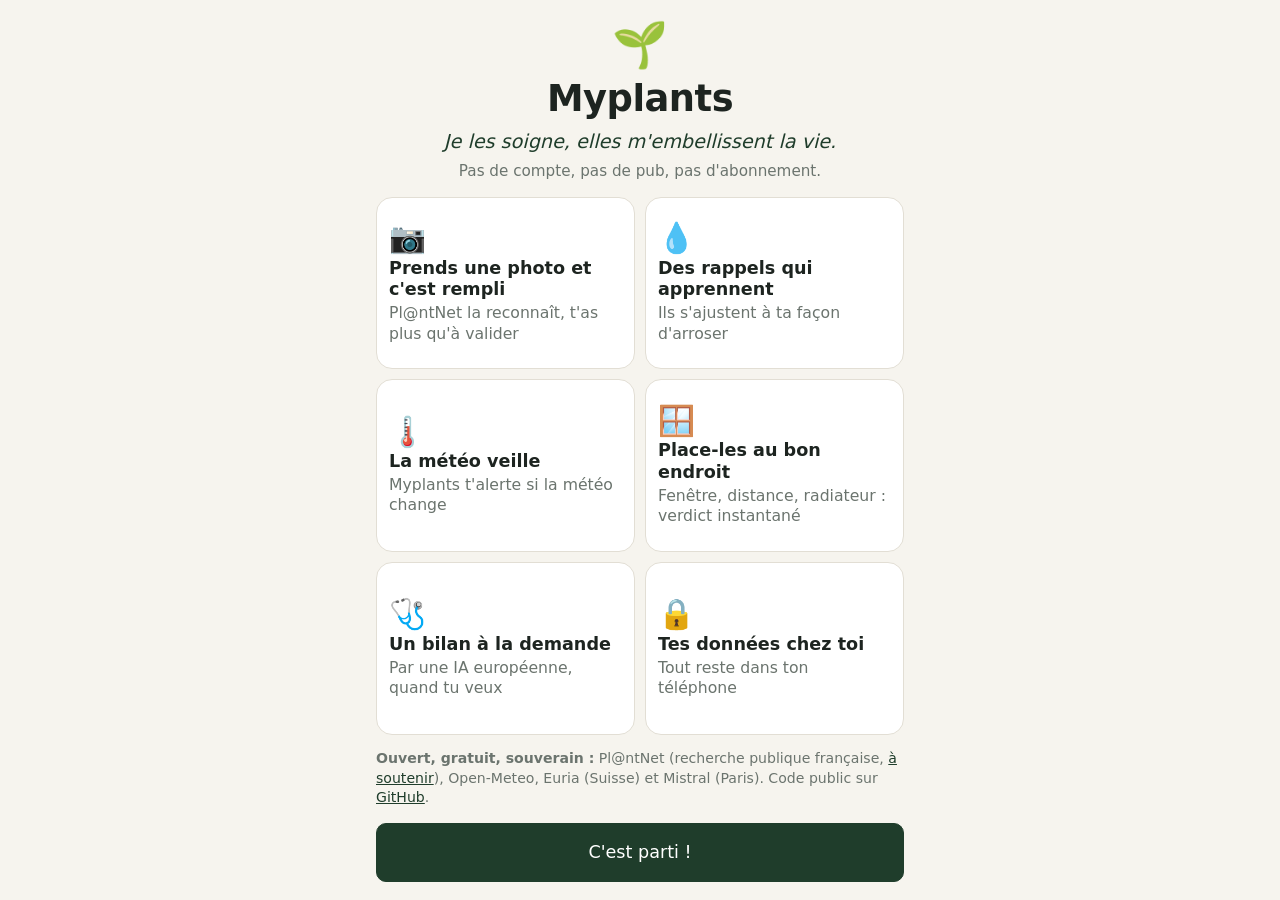
==== index.html @ 88e22fed "Import d'un paquet de photos (fusion, sans toucher au reste des données) Co-Authored-By: Claude Opus" ====
<!DOCTYPE html>
<html lang="fr">
<head>
  <meta charset="utf-8">
  <meta name="viewport" content="width=device-width, initial-scale=1, viewport-fit=cover">
  <meta name="theme-color" content="#1f3d2b">
  <title>Myplants</title>
  <link rel="manifest" href="manifest.webmanifest">
  <link rel="icon" href="icons/icon.svg" type="image/svg+xml">
  <link rel="apple-touch-icon" href="icons/icon-192.png">
  <link rel="stylesheet" href="style.css?v=21">
</head>
<body>
  <main id="app"></main>
  <div id="toast" hidden></div>
  <nav>
    <a href="#/">🌱<span>Aujourd'hui</span></a>
    <a href="#/plantes">🪴<span>Plantes</span></a>
    <a href="#/reglages">⚙️<span>Réglages</span></a>
  </nav>
  <script src="data.js?v=21"></script>
  <script src="conseils.js?v=21"></script>
  <script src="app.js?v=21"></script>
</body>
</html>
---- style.css ----
:root, [data-theme="clair"] {
  --fond: #f6f4ee;
  --carte: #ffffff;
  --texte: #1d2420;
  --doux: #6b746e;
  --vert: #1f3d2b;
  --vert-clair: #e3ece4;
  --bouton: #1f3d2b;
  --bouton-texte: #ffffff;
  --retard: #b4532a;
  --danger: #b03a2e;
  --bord: #e2ded4;
  color-scheme: light;
}
[data-theme="sombre"] {
  --fond: #161816;
  --carte: #222523;
  --texte: #ecebe6;
  --doux: #a3a7a2;
  --vert: #9fd0ad;
  --vert-clair: #253229;
  --bouton: #2f6e48;
  --bouton-texte: #ffffff;
  --retard: #e58b62;
  --danger: #e07a6e;
  --bord: #34383a;
  color-scheme: dark;
}
* { box-sizing: border-box; }
body {
  margin: 0;
  font: 16px/1.45 system-ui, -apple-system, "Segoe UI", Roboto, sans-serif;
  background: var(--fond);
  color: var(--texte);
}
main { max-width: 640px; margin: 0 auto; padding: 16px 16px 96px; }
h1 { font-size: 1.6rem; margin: 8px 0 12px; }
h1 small { font-size: .9rem; font-weight: 400; color: var(--doux); margin-left: 6px; }
h2 { font-size: 1.05rem; margin: 24px 0 8px; color: var(--vert); }
a { color: var(--vert); }
.petit, .vide { color: var(--doux); font-size: .9rem; }
.badge { background: var(--retard); color: #fff; border-radius: 10px; padding: 0 7px; font-size: .8rem; vertical-align: middle; }

.liste, .cartes, .hist, .puces { padding: 0; margin: 0; list-style: none; }
.puces { padding-left: 18px; list-style: disc; }
.puces li { margin-bottom: 4px; }

.tache {
  background: var(--carte); border: 1px solid var(--bord); border-radius: 14px;
  padding: 12px; margin-bottom: 10px;
}
.tache.retard { border-left: 4px solid var(--retard); }
.tache.pause { color: var(--doux); font-style: italic; }
.t-tete { display: flex; gap: 10px; align-items: flex-start; }
.emoji { font-size: 1.5rem; line-height: 1; }
.emoji.gros { font-size: 2rem; }
.t-plante { font-weight: 600; text-decoration: none; }
.t-label { margin-top: 2px; }
.t-consigne { color: var(--doux); font-size: .88rem; margin-top: 4px; }
.t-quand { color: var(--doux); font-size: .82rem; margin-top: 4px; }
.retard .t-quand { color: var(--retard); font-weight: 600; }
.t-actions { display: flex; gap: 8px; margin-top: 10px; }
.t-actions button { flex: 1; }

button, .bouton {
  font: inherit; border: 1px solid var(--bord); background: var(--carte); color: var(--texte);
  border-radius: 10px; padding: 10px 14px; cursor: pointer; text-decoration: none;
  display: inline-block; text-align: center;
}
button.ok, .bouton { background: var(--bouton); color: var(--bouton-texte); border-color: var(--bouton); }
.bouton.secondaire { background: var(--carte); color: var(--texte); border-color: var(--bord); }
button.danger { color: var(--danger); }
.large { display: block; width: 100%; margin: 8px 0; }
.wrap { flex-wrap: wrap; }
.rythme { align-items: center; flex-wrap: wrap; }
.rythme button { padding: 6px 10px; font-size: .85rem; }
label { display: block; margin-bottom: 12px; font-size: .9rem; color: var(--doux); }
label input, label select, label textarea { margin-top: 4px; color: var(--texte); }
label.case { display: flex; gap: 8px; align-items: center; color: var(--texte); }
label.case input { width: auto; margin: 0; }
select { font: inherit; width: 100%; padding: 10px; border-radius: 10px; border: 1px solid var(--bord); background: var(--carte); color: var(--texte); }
details { margin: 8px 0; }
summary { cursor: pointer; color: var(--vert); margin-bottom: 8px; }
details textarea { margin-bottom: 8px; }
.vignette { width: 40px; height: 40px; border-radius: 10px; object-fit: cover; flex: none; }
.vignette.gros { width: 56px; height: 56px; }
.photo-plante { width: 100%; max-height: 280px; object-fit: cover; border-radius: 16px; margin-top: 8px; }
.zone-photo {
  display: flex; align-items: center; justify-content: center; text-align: center;
  min-height: 160px; border: 2px dashed var(--bord); border-radius: 16px; cursor: pointer;
  color: var(--doux); font-size: 1rem; overflow: hidden; background: var(--carte);
}
.zone-photo span { font-size: 1rem; line-height: 1.6; }
.zone-photo img { width: 100%; max-height: 320px; object-fit: cover; }
input, textarea {
  font: inherit; width: 100%; padding: 10px; border-radius: 10px;
  border: 1px solid var(--bord); background: var(--carte); color: var(--texte);
}
.ligne { display: flex; gap: 8px; margin-bottom: 8px; }
.ligne input { flex: 1; }
.choix { display: block; width: 100%; text-align: left; margin-bottom: 6px; }

.cartes li a {
  display: flex; gap: 12px; align-items: center; background: var(--carte);
  border: 1px solid var(--bord); border-radius: 14px; padding: 12px; margin-bottom: 10px;
  text-decoration: none; color: var(--texte);
}
.cartes small { display: block; color: var(--doux); font-size: .85rem; }

.retour { text-decoration: none; display: inline-block; margin-top: 4px; }
.espece { color: var(--doux); font-style: italic; margin-top: -8px; }
dl { margin: 0; }
dt { color: var(--doux); font-size: .85rem; margin-top: 8px; }
dd { margin: 0; }
.hist li { padding: 6px 0; border-bottom: 1px solid var(--bord); font-size: .92rem; }
.hist span { color: var(--doux); display: inline-block; min-width: 90px; }

.alerte {
  background: var(--vert-clair); border-radius: 12px; padding: 10px 12px;
  margin-bottom: 8px; font-weight: 500;
}
.info { display: block; background: var(--vert-clair); border-radius: 12px; padding: 10px 12px; text-decoration: none; }
.meteo { display: grid; grid-template-columns: repeat(7, 1fr); gap: 4px; text-align: center; font-size: .82rem; }
.meteo div { background: var(--carte); border: 1px solid var(--bord); border-radius: 10px; padding: 6px 0; display: flex; flex-direction: column; }
.meteo span:first-of-type { color: var(--doux); }
.meteo .froid { color: #3a7bd5 !important; font-weight: 700; }
.meteo i { font-style: normal; font-size: .75rem; }

nav {
  position: fixed; bottom: 0; left: 0; right: 0; display: flex;
  background: var(--carte); border-top: 1px solid var(--bord);
  padding-bottom: env(safe-area-inset-bottom);
}
nav a { flex: 1; text-align: center; padding: 8px 0 10px; text-decoration: none; font-size: 1.3rem; color: var(--doux); }
nav a span { display: block; font-size: .72rem; }
nav a.actif { color: var(--vert); font-weight: 600; }

#toast {
  font-size: 1rem; max-width: calc(100% - 32px); line-height: 1.4;
  position: fixed; left: 16px; right: 16px; margin: 0 auto; max-width: 560px; bottom: 84px; justify-content: space-between;
  background: var(--texte); color: var(--fond); border-radius: 12px; padding: 10px 14px;
  display: flex; gap: 12px; align-items: center; box-shadow: 0 4px 16px rgba(0,0,0,.2);
}
#toast[hidden] { display: none; }
#toast button { padding: 4px 10px; background: transparent; color: var(--fond); border-color: var(--fond); }
.demi { flex: 1; }
.erreur { color: var(--danger); }
#etapes-ia { line-height: 1.7; font-weight: 400; }
.ligne { align-items: stretch; }
.ligne > button, .ligne > .bouton { margin: 0; display: flex; align-items: center; justify-content: center; }
label.bouton { color: var(--bouton-texte); font-size: 1rem; margin: 0; }
label.bouton.secondaire { color: var(--texte); }
.choix.choisi { border-color: var(--bouton); border-width: 2px; background: var(--vert-clair); }
.tache.discret { padding: 10px 12px; }
.tache.flash { border: 2px solid var(--bouton); background: var(--vert-clair); animation: flash .6s ease; }
@keyframes flash { from { transform: scale(.98); } to { transform: none; } }
.t-quand.ok { color: var(--vert); font-weight: 600; font-size: .9rem; }
button.lien { border: none; background: none; color: var(--vert); padding: 6px 0 0 0; font-size: .88rem; text-decoration: underline; }
.bienvenue { background: var(--carte); border: 1px solid var(--bord); border-radius: 16px; padding: 4px 16px 12px; margin: 12px 0; }
.bienvenue ol { padding-left: 20px; }
.bienvenue li { margin-bottom: 6px; }
.biblio { display: flex; flex-direction: column; }
.vedette { font-size: 1.1rem; padding: 16px; margin: 12px 0 4px; }
.centre { text-align: center; }
.validation { border: 2px solid var(--bouton); background: var(--vert-clair); border-radius: 16px; padding: 12px 14px; margin: 10px 0; }
.validation.doute { border-color: var(--retard); }
.v-titre { font-size: 1.15rem; margin-bottom: 4px; }
.validation p { margin: 8px 0; }
.lieux button { flex: 1; padding: 8px 4px; font-size: .9rem; }
.lieux button.choisi { border: 2px solid var(--bouton); font-weight: 600; }
.avis { list-style: none; padding: 0; margin: 8px 0; }
.avis li { padding: 8px 10px; border-radius: 10px; margin-bottom: 6px; background: var(--carte); border: 1px solid var(--bord); }
.avis li.bon { border-color: var(--bouton); }
.avis li.mauvais { border-color: var(--retard); }
.attention { color: var(--retard); font-weight: 600; }
.ia-europe { background: var(--carte); border: 1px solid var(--bord); border-radius: 12px; padding: 4px 14px; margin: 10px 0; }
.ia-europe ul { padding-left: 18px; }
pre.prompt { white-space: pre-wrap; font-size: .8rem; background: var(--carte); border: 1px solid var(--bord); border-radius: 10px; padding: 10px; }
#splash { position: fixed; inset: 0; z-index: 50; background: var(--fond); overflow-y: auto; }
.splash-in {
  max-width: 560px; margin: 0 auto; min-height: 100vh; min-height: 100dvh;
  padding: max(14px, 2.4vh) 16px max(12px, 2vh); display: flex; flex-direction: column; gap: 1.6vh;
}
.splash-haut { text-align: center; }
.splash-logo { font-size: clamp(2rem, 5vh, 3rem); line-height: 1; }
#splash h1 { font-size: clamp(1.6rem, 4.4vh, 2.3rem); margin: .6vh 0 .3vh; letter-spacing: -.5px; }
.splash-devise { font-style: italic; color: var(--vert); font-size: clamp(1rem, 2.3vh, 1.2rem); margin: 0 0 .5vh; }
.splash-intro { color: var(--doux); font-size: clamp(.85rem, 1.8vh, .95rem); margin: 0; }
.splash-grille { flex: 1; display: grid; grid-template-columns: 1fr 1fr; grid-auto-rows: 1fr; gap: 10px; }
.sf { background: var(--carte); border: 1px solid var(--bord); border-radius: 16px; padding: 1vh 12px; display: flex; flex-direction: column; justify-content: center; gap: .3vh; }
.sf span { font-size: clamp(1.3rem, 3.3vh, 1.9rem); line-height: 1.1; }
.sf b { font-size: clamp(.95rem, 2.05vh, 1.1rem); line-height: 1.22; }
.sf small { font-size: clamp(.84rem, 1.8vh, .98rem); color: var(--doux); line-height: 1.3; }
.splash-libre { font-size: clamp(.78rem, 1.6vh, .88rem); color: var(--doux); line-height: 1.4; margin: 0; }
#splash-ok { margin: 0; padding: clamp(11px, 1.9vh, 16px); font-size: clamp(1rem, 2.1vh, 1.1rem); }
#splash-ok .sign { font-weight: 400; opacity: .8; font-size: .9em; }
.acacia { width: 44px; height: 18px; vertical-align: -2px; margin-left: 2px; }
/* mosaïque */
.mosaique { display: grid; grid-template-columns: repeat(auto-fill, minmax(104px, 1fr)); gap: 10px; }
.tuile { position: relative; aspect-ratio: 1; border-radius: 16px; overflow: hidden; background: var(--vert-clair); border: 1px solid var(--bord); text-decoration: none; color: var(--texte); display: block; }
.tuile img { width: 100%; height: 100%; object-fit: cover; display: block; }
.tuile-emoji { position: absolute; inset: 0; display: flex; align-items: center; justify-content: center; font-size: 2.6rem; padding-bottom: 18px; }
.tuile-nom { position: absolute; left: 0; right: 0; bottom: 0; padding: 18px 8px 6px; font-size: .82rem; font-weight: 600; line-height: 1.2; color: #fff; background: linear-gradient(transparent, rgba(0,0,0,.65)); }
.tuile-taches { position: absolute; top: 6px; left: 6px; background: rgba(255,255,255,.9); border-radius: 10px; padding: 1px 5px; font-size: .85rem; }
.pastille { display: inline-block; width: 12px; height: 12px; border-radius: 50%; border: 2px solid #fff; box-shadow: 0 0 0 1px rgba(0,0,0,.15); vertical-align: -1px; }
.tuile .pastille { position: absolute; top: 7px; right: 7px; width: 16px; height: 16px; }
.pastille.vert { background: #3c9a5f; } .pastille.orange { background: #e39b2d; } .pastille.rouge { background: #d0463a; }
.legende { font-size: .8rem; color: var(--doux); display: flex; gap: 6px; align-items: center; flex-wrap: wrap; margin: -4px 0 8px; }
/* icônes de tâches */
.vig-ico { position: relative; flex: none; }
.vig-ico i { position: absolute; right: -6px; bottom: -6px; font-style: normal; font-size: .95rem; background: var(--carte); border-radius: 50%; width: 22px; height: 22px; display: flex; align-items: center; justify-content: center; box-shadow: 0 0 0 1px var(--bord); }
.vig-ico .vignette, .vig-ico .emoji { width: 48px; height: 48px; display: flex; align-items: center; justify-content: center; font-size: 1.9rem; }
.ico-seule { font-size: 1.5rem; flex: none; width: 30px; text-align: center; }
/* jauge */
.jauge { display: flex; align-items: center; gap: 8px; }
.jauge-barre { flex: 1; height: 12px; background: var(--vert-clair); border-radius: 6px; overflow: hidden; border: 1px solid var(--bord); }
.jauge-niveau { height: 100%; border-radius: 6px; }
.jauge-niveau.vert { background: #3c9a5f; } .jauge-niveau.orange { background: #e39b2d; } .jauge-niveau.rouge { background: #d0463a; }
.faq details { background: var(--carte); border: 1px solid var(--bord); border-radius: 12px; padding: 10px 12px; margin-bottom: 8px; }
.faq summary { color: var(--texte); font-weight: 600; margin: 0; }
.faq p { margin: 8px 0 2px; color: var(--doux); line-height: 1.45; }
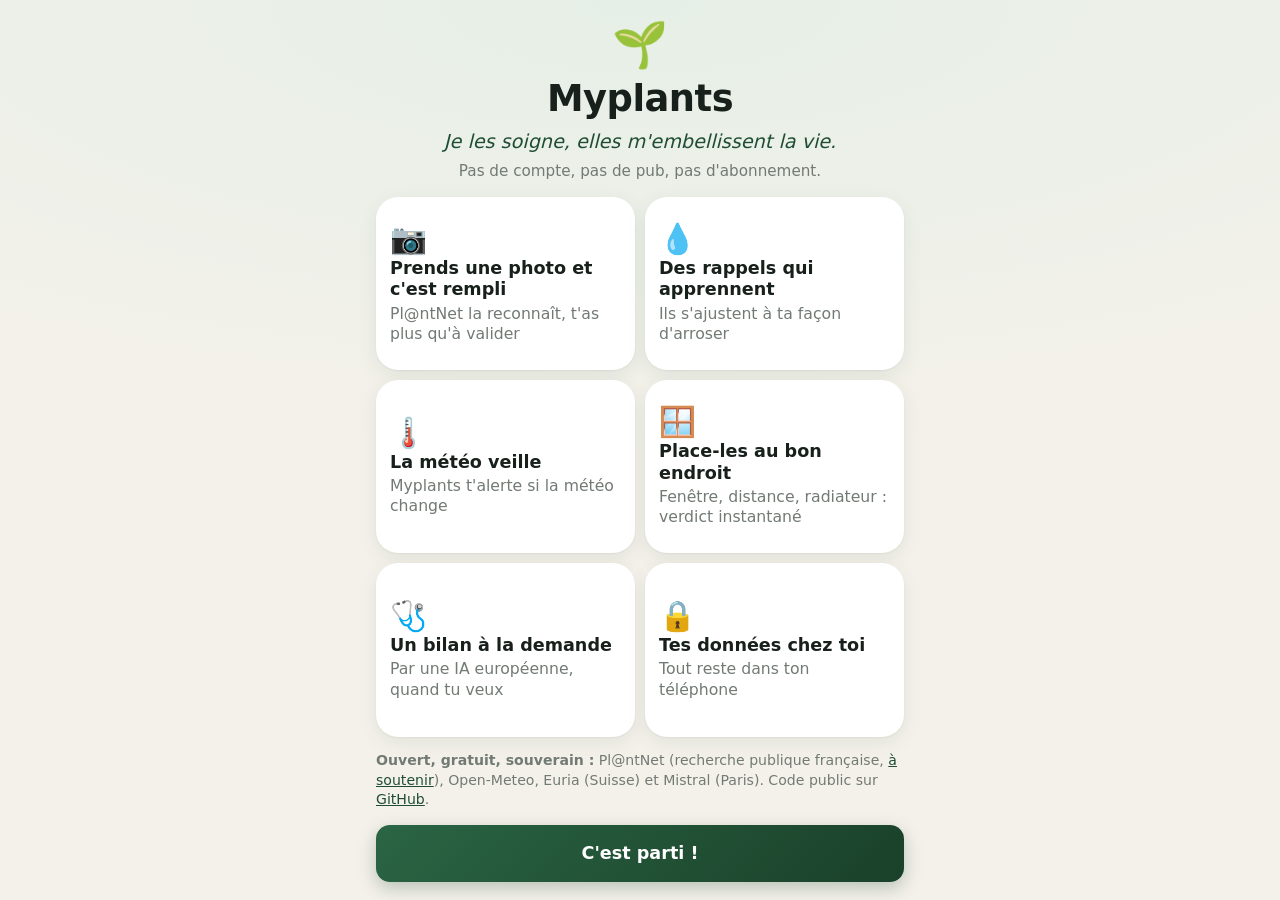
==== commit 0731c225: "Design premium dans l'app principale (cartes arrondies, barre flottante, animations) ; /apercu redir" ====
--- a/index.html
+++ b/index.html
@@ -3,23 +3,25 @@
 <head>
   <meta charset="utf-8">
   <meta name="viewport" content="width=device-width, initial-scale=1, viewport-fit=cover">
-  <meta name="theme-color" content="#1f3d2b">
+  <meta name="theme-color" content="#f4f1ea">
   <title>Myplants</title>
   <link rel="manifest" href="manifest.webmanifest">
   <link rel="icon" href="icons/icon.svg" type="image/svg+xml">
   <link rel="apple-touch-icon" href="icons/icon-192.png">
-  <link rel="stylesheet" href="style.css?v=21">
+  <link rel="stylesheet" href="style.css?v=27">
+  <link rel="stylesheet" href="premium.css?v=27">
 </head>
-<body>
+<body class="premium">
   <main id="app"></main>
   <div id="toast" hidden></div>
   <nav>
-    <a href="#/">🌱<span>Aujourd'hui</span></a>
-    <a href="#/plantes">🪴<span>Plantes</span></a>
-    <a href="#/reglages">⚙️<span>Réglages</span></a>
+    <a href="#/"><b>🌱</b><span>Aujourd'hui</span></a>
+    <a href="#/plantes"><b>🪴</b><span>Plantes</span></a>
+    <a href="#/reglages"><b>⚙️</b><span>Réglages</span></a>
   </nav>
-  <script src="data.js?v=21"></script>
-  <script src="conseils.js?v=21"></script>
-  <script src="app.js?v=21"></script>
+  <script src="data.js?v=27"></script>
+  <script src="conseils.js?v=27"></script>
+  <script src="app.js?v=27"></script>
+  <script src="premium.js?v=27"></script>
 </body>
 </html>
--- a/style.css
+++ b/style.css
@@ -219,3 +219,10 @@
 .faq details { background: var(--carte); border: 1px solid var(--bord); border-radius: 12px; padding: 10px 12px; margin-bottom: 8px; }
 .faq summary { color: var(--texte); font-weight: 600; margin: 0; }
 .faq p { margin: 8px 0 2px; color: var(--doux); line-height: 1.45; }
+.lot-ligne { display: flex; gap: 10px; align-items: center; margin: 8px 0; }
+.lot-ligne img { width: 64px; height: 64px; object-fit: cover; border-radius: 12px; flex: none; }
+.photo-entete { display: block; position: relative; cursor: pointer; margin: 8px 0 0; color: inherit; font-size: 1rem; }
+.photo-entete .photo-plante { margin: 0; }
+.photo-changer { position: absolute; right: 10px; bottom: 10px; background: rgba(0,0,0,.55); color: #fff; border-radius: 999px; padding: 6px 12px; font-size: .85rem; }
+.photo-vide { display: flex; align-items: center; justify-content: center; gap: 12px; height: 140px; border: 2px dashed var(--bord); border-radius: 16px; background: var(--carte); color: var(--doux); }
+.photo-vide .emoji { font-size: 2.6rem; }
--- a/premium.css
+++ b/premium.css
@@ -0,0 +1,136 @@
+/* Aperçu "premium" : surcouche de style, mêmes données et même logique que l'app. */
+:root, [data-theme="clair"] {
+  --fond: #f4f1ea;
+  --carte: #ffffff;
+  --texte: #17201b;
+  --doux: #727a74;
+  --vert: #1f4d33;
+  --vert-clair: #e6efe7;
+  --bouton: #1f4d33;
+  --bord: rgba(23, 32, 27, .07);
+  --ombre: 0 1px 2px rgba(23, 32, 27, .05), 0 6px 20px rgba(31, 77, 51, .08);
+  --ombre-forte: 0 2px 6px rgba(23, 32, 27, .08), 0 16px 40px rgba(31, 77, 51, .16);
+  --degrade: linear-gradient(135deg, #2a6544 0%, #1a4029 100%);
+  --rayon: 22px;
+}
+[data-theme="sombre"] {
+  --fond: #121413;
+  --carte: #1c1f1d;
+  --texte: #eeeee8;
+  --doux: #a2a8a3;
+  --vert: #9fd3ae;
+  --vert-clair: #1f2b23;
+  --bouton: #2f7a4f;
+  --bord: rgba(255, 255, 255, .06);
+  --ombre: 0 1px 2px rgba(0, 0, 0, .4), 0 8px 24px rgba(0, 0, 0, .35);
+  --ombre-forte: 0 2px 8px rgba(0, 0, 0, .5), 0 18px 44px rgba(0, 0, 0, .5);
+  --degrade: linear-gradient(135deg, #3a8a5d 0%, #276143 100%);
+}
+body.premium {
+  background: radial-gradient(120% 60% at 50% -10%, var(--vert-clair) 0%, var(--fond) 60%) fixed, var(--fond);
+  -webkit-font-smoothing: antialiased;
+  font-feature-settings: "ss01", "cv11";
+}
+.premium main { padding: 20px 18px 120px; }
+.premium h1 { font-size: 2rem; font-weight: 800; letter-spacing: -.03em; margin: 12px 0 16px; }
+.premium h1 small { display: inline-block; font-size: .8rem; font-weight: 600; letter-spacing: 0; color: var(--vert); background: var(--vert-clair); padding: 4px 10px; border-radius: 999px; vertical-align: middle; margin-left: 8px; }
+.premium h2 { font-size: .78rem; font-weight: 700; text-transform: uppercase; letter-spacing: .08em; color: var(--doux); margin: 28px 0 10px; }
+
+/* cartes arrondies, sans bordure, ombre douce */
+.premium .tache, .premium .bienvenue, .premium .sf, .premium .faq details, .premium .avis li,
+.premium .ia-europe, .premium .meteo div, .premium .validation, .premium .zone-photo {
+  border: none; border-radius: var(--rayon); box-shadow: var(--ombre); background: var(--carte);
+}
+.premium .tache { padding: 16px; margin-bottom: 12px; }
+.premium .tache.retard { box-shadow: inset 4px 0 0 var(--retard), var(--ombre); }
+.premium .tache.flash { background: var(--vert-clair); box-shadow: inset 0 0 0 2px var(--bouton), var(--ombre); }
+.premium .t-plante { font-size: 1.02rem; }
+.premium .t-label { font-weight: 500; }
+.premium .vig-ico .vignette, .premium .vig-ico .emoji { width: 54px; height: 54px; border-radius: 16px; background: var(--vert-clair); }
+.premium .vig-ico i { box-shadow: var(--ombre); }
+
+/* boutons */
+.premium button, .premium .bouton {
+  border-radius: 14px; border: none; background: var(--vert-clair); color: var(--texte); font-weight: 600;
+  transition: transform .18s cubic-bezier(.2, .8, .2, 1), box-shadow .2s, background .2s;
+}
+.premium button.ok, .premium .bouton:not(.secondaire) { background: var(--degrade); color: #fff; box-shadow: 0 6px 18px rgba(31, 77, 51, .28); }
+.premium .bouton.secondaire { background: var(--carte); box-shadow: var(--ombre); }
+.premium button.danger { background: transparent; box-shadow: inset 0 0 0 1.5px currentColor; }
+.premium button:active, .premium .bouton:active, .premium .tuile:active, .premium .tache:active { transform: scale(.97); }
+.premium .vedette { padding: 18px; font-size: 1.1rem; border-radius: 18px; }
+.premium input, .premium select, .premium textarea { border: none; border-radius: 14px; background: var(--carte); box-shadow: inset 0 0 0 1px var(--bord), var(--ombre); }
+
+/* météo en pastilles */
+.premium .meteo { gap: 6px; }
+.premium .meteo div { border-radius: 16px; padding: 8px 0; }
+.premium .meteo .froid { color: #3b82f6 !important; }
+
+/* mosaïque */
+.premium .mosaique { gap: 12px; }
+.premium .tuile { border: none; border-radius: 24px; box-shadow: var(--ombre); transition: transform .25s cubic-bezier(.2, .8, .2, 1), box-shadow .25s; }
+.premium .tuile img { transition: transform .6s cubic-bezier(.2, .8, .2, 1); }
+.premium .tuile:hover img { transform: scale(1.06); }
+.premium .tuile-emoji { background: linear-gradient(160deg, var(--vert-clair), var(--carte)); }
+.premium .tuile-taches { border-radius: 999px; padding: 2px 7px; backdrop-filter: blur(6px); background: rgba(255, 255, 255, .85); box-shadow: 0 2px 8px rgba(0, 0, 0, .12); }
+.premium .tuile .pastille { width: 14px; height: 14px; box-shadow: 0 0 0 3px rgba(255, 255, 255, .7); }
+.premium .pastille.orange { animation: pouls 2.2s ease-in-out infinite; }
+@keyframes pouls { 50% { box-shadow: 0 0 0 6px rgba(227, 155, 45, .25); } }
+
+/* barre de navigation flottante, effet verre */
+.premium nav {
+  left: 14px; right: 14px; bottom: calc(12px + env(safe-area-inset-bottom)); padding: 6px;
+  border: none; border-radius: 26px; background: color-mix(in srgb, var(--carte) 78%, transparent);
+  backdrop-filter: blur(18px) saturate(1.6); -webkit-backdrop-filter: blur(18px) saturate(1.6);
+  box-shadow: var(--ombre-forte); max-width: 520px; margin: 0 auto;
+}
+.premium nav a { border-radius: 20px; padding: 8px 0; transition: background .3s, color .3s; }
+.premium nav a b { display: block; font-size: 1.25rem; font-weight: 400; transition: transform .3s cubic-bezier(.2, .8, .2, 1); }
+.premium nav a.actif { background: var(--vert-clair); color: var(--vert); }
+.premium nav a.actif b { transform: translateY(-2px) scale(1.12); }
+
+/* jauge */
+.premium .jauge-barre { height: 10px; border: none; border-radius: 999px; background: var(--vert-clair); }
+.premium .jauge-niveau { border-radius: 999px; background-image: linear-gradient(90deg, rgba(255, 255, 255, .25), transparent); transition: width .8s cubic-bezier(.2, .8, .2, 1); }
+
+/* toast */
+.premium #toast { border-radius: 18px; bottom: calc(96px + env(safe-area-inset-bottom)); box-shadow: var(--ombre-forte); animation: monte .35s cubic-bezier(.2, .8, .2, 1); }
+@keyframes monte { from { opacity: 0; transform: translateY(16px) scale(.98); } }
+
+/* entrée des écrans : fondu et léger glissement, éléments en cascade */
+@keyframes entree { from { opacity: 0; transform: translateY(14px); } }
+.premium.transition #app > * { animation: entree .45s cubic-bezier(.2, .8, .2, 1) both; }
+.premium.transition .liste > li, .premium.transition .mosaique > a, .premium.transition .splash-grille > div, .premium.transition .faq > details {
+  animation: entree .5s cubic-bezier(.2, .8, .2, 1) both;
+}
+.premium.transition .liste > li:nth-child(2), .premium.transition .mosaique > a:nth-child(2), .premium.transition .splash-grille > div:nth-child(2) { animation-delay: .05s; }
+.premium.transition .liste > li:nth-child(3), .premium.transition .mosaique > a:nth-child(3), .premium.transition .splash-grille > div:nth-child(3) { animation-delay: .1s; }
+.premium.transition .liste > li:nth-child(4), .premium.transition .mosaique > a:nth-child(4), .premium.transition .splash-grille > div:nth-child(4) { animation-delay: .15s; }
+.premium.transition .liste > li:nth-child(5), .premium.transition .mosaique > a:nth-child(5), .premium.transition .splash-grille > div:nth-child(5) { animation-delay: .2s; }
+.premium.transition .liste > li:nth-child(n+6), .premium.transition .mosaique > a:nth-child(n+6), .premium.transition .splash-grille > div:nth-child(n+6) { animation-delay: .25s; }
+
+/* validation d'une tâche : la carte se coche puis s'efface */
+.premium .tache.valide { animation: valide .42s cubic-bezier(.2, .8, .2, 1) forwards; }
+@keyframes valide {
+  0% { transform: scale(1); }
+  35% { transform: scale(1.02); background: var(--vert-clair); box-shadow: inset 0 0 0 2px var(--bouton), var(--ombre); }
+  100% { transform: scale(.96) translateX(24px); opacity: 0; }
+}
+
+/* présentation */
+.premium #splash { background: radial-gradient(100% 50% at 50% 0%, var(--vert-clair), var(--fond)); }
+.premium .sf { padding: 1vh 14px; }
+
+@media (prefers-reduced-motion: reduce) {
+  .premium *, .premium *::before, .premium *::after { animation: none !important; transition: none !important; }
+}
+/* retouches */
+.premium .bienvenue h2, .premium .validation h2 { text-transform: none; letter-spacing: -.01em; font-size: 1.15rem; color: var(--texte); margin: 14px 0 6px; }
+.premium .pastille.orange { animation: none; }
+.premium .tuile .pastille.orange { animation: pouls 2.2s ease-in-out infinite; }
+.premium .tuile-emoji + .pastille + .tuile-taches + .tuile-nom, .premium .tuile-emoji + .pastille + .tuile-nom { background: none; color: var(--texte); }
+@media (max-height: 740px) {
+  .premium .splash-grille { gap: 7px; }
+  .premium .splash-in { gap: 1.1vh; }
+  .premium .sf small { font-size: .8rem; }
+}
